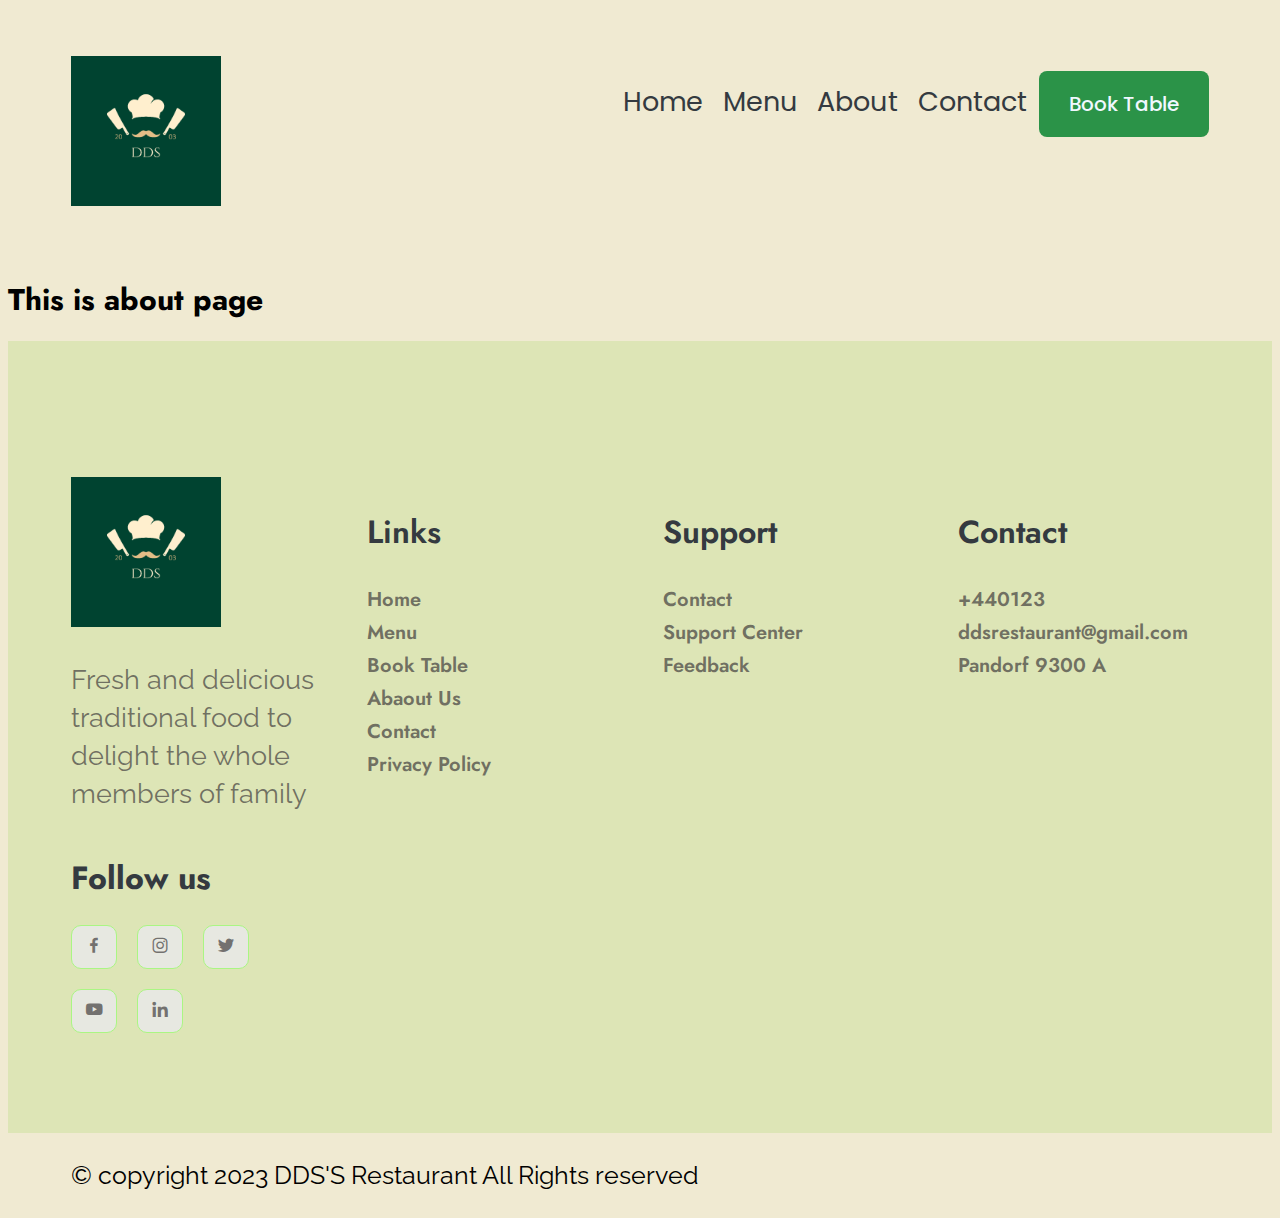
==== pages/about.html @ e57f1179 "footer and pages folder rsp , remain footer links" ====
<!DOCTYPE html>
<html lang="en">

<head>

    <meta charset="UTF-8">
    <meta name="viewport" content="width=device-width, initial-scale=1.0">
    <title>DDS's Restaurant</title>
    <link rel="stylesheet" href="../assets/style/generalStyle.css">
    <link rel="stylesheet" href="../assets/style/components.css">
    <link href='https://unpkg.com/boxicons@2.1.4/css/boxicons.min.css' rel='stylesheet'>

</head>

<body>
    <!--Sectiune navigatie-->
    <div class="nav">

        <div class="container"> 

            <div class="nav_wrapper">
                <a href="../index.html" alt ="DDS's Restaurant">
                    <img style="width: 150px;" src="../assets/img/logo-restaurant.png" alt="DDS's Restaurant">
                </a>
        
                <nav>
                                  
                    <ul  class="nav_list">
                    
                        <div class="nav_list_wrapper">

                            <li>
                                <a href="../index.html" class="nav_link">Home</a>
                            </li>

                            <li>
                                <a href="./menu.html" class="nav_link">Menu</a>
                            </li>

                            <li>
                                <a href="./about.html" class="nav_link">About</a>
                            </li>

                            <li>
                                <a href="./contact.html" class="nav_link">Contact</a>
                            </li>

                            <li>
                                <a href="./booking.html" class="button primary-button">Book Table</a>
                            </li>

                        </div>
                    

                    </ul>
                    
                  
                    
                    <div class="nav_icon">   
                        
                      
                    </div>
                </nav>    
            </div>
        </div>          
    </div>

    <!--Sfarsit navigatie-->

    
    <h1>This is about  page</h1>

    <!--foterul paginii-->

    <footer>
        <div class="container">
            <div class="footer_wrapper">
                <div class="footer_column1">
                    <div class="footer_logo">
                        <img  src="../assets/img/logo-restaurant.png" alt="footer_logo">
                    </div>
                    <p class="footer_description">
                        Fresh and delicious traditional food to delight the whole members of family
                    </p>
                    <div class="footer_socials">
                        <h4 class="footer_socials_title">Follow us</h4>
                        <div>
                            <li>
                                <a href="#"><i class='bx bxl-facebook' ></i></a>
                            

                            </li>
                            <li>
                            
                                <a href="#"><i class='bx bxl-instagram' ></i></a>

                            </li>
                            <li>
                    
                                 <a href="#"><i class='bx bxl-twitter' ></i></a>

                            </li>
                            <li>
                            
                                 <a href="#"><i class='bx bxl-youtube' ></i></a>

                            </li>
                            <li>
                            
                                <a href="#"><i class='bx bxl-linkedin' ></i></a>

                            </li>
                        
                           
                            </div>

                    </div>
                </div>
                <div class="footer_column2">

                    <h3 class="footer_text_title"> 
                        Links
                    </h3>

                    <div class="footer_text">

                        <li>
                            <a href="./index.html">Home</a>
                        </li>
                        <li>
                            <a href="./menu.html">Menu</a>
                        </li>
                        <li>
                            <a href="./booking.html">Book Table</a>
                        </li>
                        <li>
                            <a href="./about.html">Abaout Us</a>
                        </li>
                        <li>
                            <a href="./contact.html">Contact</a>
                        </li>
                        <li>
                            <a href="#">Privacy Policy</a>
                        </li>
                    </div>
                </div>
                <div class="footer_column3">

                    <h3 class="footer_text_title"> 
                        Support
                    </h3>

                    <div  class="footer_text">
                        <li>
                            <a href="./contact.html">Contact</a>
                        </li>
                        <li>
                            <a href="#">Support Center</a>
                        </li>
                       
                        <li>
                            <a href="#">Feedback</a>
                        </li>
                       
                    </div>
                </div>
                <div class="footer_column4">

                    <h3 class="footer_text_title"> 
                        Contact
                    </h3>

                    <div class="footer_text">

                        <li>
                            <a href="tel:+440123">+440123</a>
                        </li>
                        <li>
                            <a href="mailto:ddsrestaurant@gamil.com">ddsrestaurant@gmail.com</a>
                        </li>
                       
                        <li>
                            <a href="#">Pandorf 9300 A </a>
                        </li>
                       
                    </div>
                </div>



            </div>

            
            </div>
        </div>
    </footer>

    <div id="copiright">
        <div class="container">
            <p class="copyright_text">

                &copy copyright 2023 DDS'S Restaurant 
                All Rights reserved 

            </p>
        </div>

    </div>
    <!--sfarsit footer-->

 
</body>
</html>
---- assets/style/generalStyle.css ----
@import url('https://fonts.googleapis.com/css2?family=Jost:wght@100;200;300;400;500&family=Poppins:wght@500;600&family=Raleway:wght@400;500;600&display=swap');
  @import url('https://fonts.googleapis.com/css2?family=Jost:wght@100;200;300;400;500&display=swap');


html{

    font-size:15px;
   
}

:root{

    --black-1:#343a40;
    --black-2:#3f3c3cb1;
    --black-3:#495057;
    --white-1:#e8e8e8dd; 
    --green-1:#2b9348;
    --green-2: #aaf683;
    --lightGreen-1: #dde5b6;
    --lightGreen-2:#f0ead2;

}
body{

    background-color: var(--lightGreen-2);
    overflow-x: hidden;

}
section{

  padding: 100px 0;

}
@media only screen and (max-with:768px){

    section{

        padding: 50px 0;

    }
}
.container{

    max-width: 1300px;
    width: 90%;
    margin:16px auto;

}
img{

    width:100%;
    height:auto;
    object-fit: cover;

}
h1,h2,h3,h4{

    font-family:'Jost', Times, serif ;

}
P{

    font-family:'Raleway',sans-serif ;
    font-weight:400;
    line-height: 1.4em;
    font-size:1.9rem;

}
 a{

    display: inline-block;
    text-decoration:none;
    
    
}
li{

    list-style: none;

}
---- assets/style/components.css ----
.nav{

    padding:30px 0;

}
.nav_wrapper{

    display: flex;
    justify-content: space-between;
    
}


.nav_list li {

    display: inline-block;
    justify-content: space-between;

}

.nav {

	padding: 32px 0;

}


.nav_list .nav_link{

    font-size: 1.8rem;
    font-family: 'Poppins';
    padding: 8px;
    color: var(--black-1);

}
.nav_list li .nav_link:hover{

    color: var(--green-1);

}


@media only screen and (max-width:750px){
    
    .nav{

        position: relative;
    }

    .nav_list{

        z-index: 1000;
        position:absolute;
        top:0;
        
        right: 12px;
        width:80%;
        height: 100vh;
        background: var(--lightGreen-1);
        display: flex;
        align-items: center;
        justify-content: flex-end;
        padding-right: 32px;
    
        overflow: hidden;
        transition: 1s ease-in transform;
        
        
        
    }

    .nav_list li{

        display: block;
        line-height: 50px;
        text-align: right;
    
    }

    .nav_list a{

        font-size: 25px;

    }

}
/* button stilizare css*/
.button{

    color:var(--green-1);
    font-family: 'Poppins';
    font-weight: 500;

    font-size: 20px;
    padding: 18px 30px;
    border-radius: 8px;

}
.primary-button{

    color:aliceblue;
    background: var(--green-1);

}




/* Footer Stilizare */

footer{

    background: var(--lightGreen-1);    
    padding-top: 5rem;

}

.footer_wrapper{

    display: flex;
    flex-direction: column;
    gap:3rem;

}

.footer_logo {
 
    width:150px;
    margin-bottom:2rem;
    

}

.footer_logo :hover {

   transform: scale(1.1);
   border: 3px solid black;
}

.footer_description{

    font-size:20px;
    color:var(--black-2);
    margin-bottom: 32px;
}

.footer_socials_title{

    font-size: 20px;
    color: var(--black-1);
    margin-bottom: 16px;

}

.footer_socials li{

    display: inline-block;
    margin-right: 16px;
    font-size: 20px;

}

.footer_socials a {
   
    
    padding: 9px 12px;
    background-color: var(--white-1) ;
    border: 1px solid var(--green-2);
    border-radius: 10px;
    margin-bottom: 20px;

}
.footer_socials a:hover {
    
    background-color: lightblue ;
   
}
.footer_socials i{

    width: 20px;
    color: var(--black-2);

}
.footer_socials i:hover{

    width: 20px;
    color: var(--black-2);
    transform: scale(1.5);

}

.footer_text_title{

    font-size: 30px;
    margin-bottom: 16px;
    color: var(--black-1);
    font-weight: 600;

}

.footer_text a{

    font-size : 20px;
    color:var(--black-2) ;
    margin-bottom: 8px;
    font-weight: 600;
    font-family: Jost;
    line-height: 25px;

}

.footer_text a:hover{

    font-size : 20px;
    color:lightcoral ;
    margin-bottom: 8px;
    font-weight: 600;
    font-family: Jost;
    line-height: 25px;
    

}

/* footer responsive */

@media only screen and (min-width:760px){

    footer{

      
        padding-top: 120px;
        padding-bottom:64px ;
    
    }
    
    .footer_wrapper{
    
        display: flex;
        flex-direction: row;
        gap:3rem;
    
    }

    .footer_column1{

        flex: 5 ;
    }

    .footer_column1,
    .footer_column2,
    .footer_column3,
    .footer_column4 {

        flex: 3;
    }

    .footer_description{

        max-width: 300px;
        font-size: 1.8rem;
        margin-bottom: 35px;

    }

    .footer_socials_title {

        font-size: 32px;
        margin-bottom: 24px;

    }

    .footer_text_title {

        font-size:32px;
        margin-bottom: 32px;
    }

    .footer__text a{

     font-size:32px;
        margin-bottom:16px ;

    }
  } 
    #copyright {
    
        padding: 16px 0;
    }

    .copyright_text {

        font-size: 20px;
        text-align: center;
    }

    @media only screen and (min-width:760px){
        
        .copyright_text {

            font-size: 25px;
            text-align: left;
        }
    }
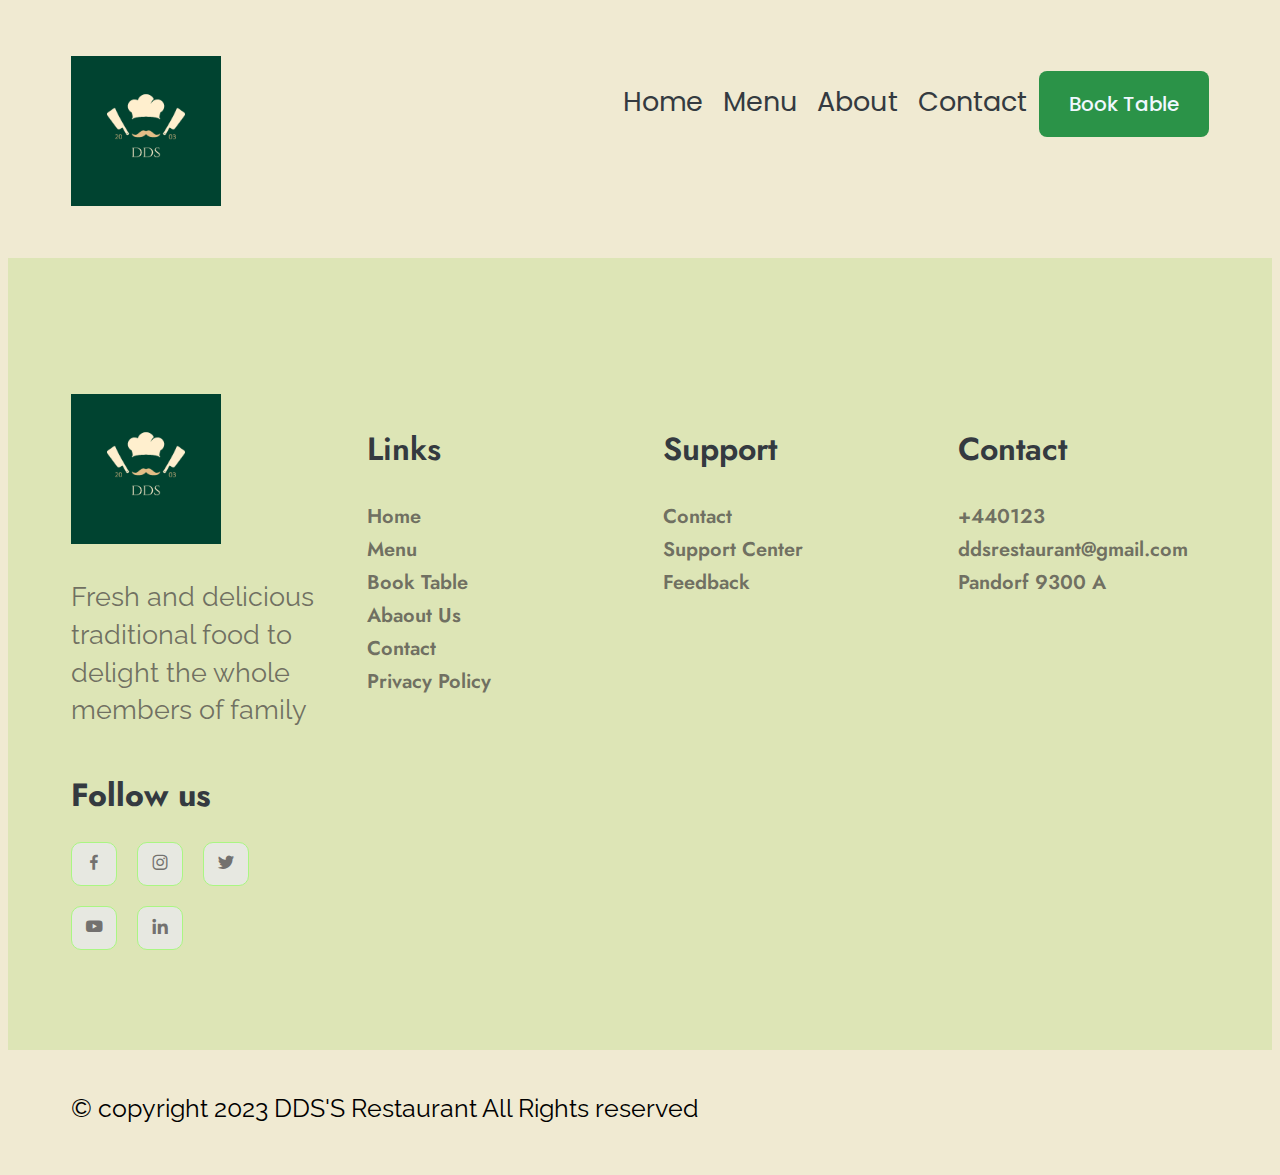
==== commit e8062414: "hero section , links path" ====
--- a/pages/about.html
+++ b/pages/about.html
@@ -66,9 +66,10 @@
     </div>
 
     <!--Sfarsit navigatie-->
-
+  
+   
     
-    <h1>This is about  page</h1>
+ 
 
     <!--foterul paginii-->
 
@@ -125,7 +126,7 @@
                     <div class="footer_text">
 
                         <li>
-                            <a href="./index.html">Home</a>
+                            <a href="../index.html">Home</a>
                         </li>
                         <li>
                             <a href="./menu.html">Menu</a>
@@ -195,7 +196,7 @@
         </div>
     </footer>
 
-    <div id="copiright">
+    <div id="copyright">
         <div class="container">
             <p class="copyright_text">
 
--- a/assets/style/components.css
+++ b/assets/style/components.css
@@ -54,8 +54,8 @@
         top:0;
         
         right: 12px;
-        width:80%;
-        height: 100vh;
+        width:200px;
+        height: 50vh;
         background: var(--lightGreen-1);
         display: flex;
         align-items: center;
@@ -223,7 +223,7 @@
 
 /* footer responsive */
 
-@media only screen and (min-width:760px){
+@media only screen and (min-width:770px){
 
     footer{
 
@@ -293,7 +293,7 @@
         text-align: center;
     }
 
-    @media only screen and (min-width:760px){
+    @media only screen and (min-width:770px){
         
         .copyright_text {
 
@@ -302,3 +302,78 @@
         }
     }
 
+
+    /* sectiunea info contact style*/
+
+    .storeInfo_wrapper {
+
+        display: flex;
+        /*strectch - ofera elementelor aceeeasi inaltime */
+        align-items:stretch;
+        justify-content: center;
+        flex-wrap: wrap;
+        gap:1rem;
+        
+    }
+
+    .storeInfo_item {
+        
+        background-color: var(--lightGreen-1);
+        padding: 20px 30px;
+        text-align: center;
+        border-radius: 12px;
+        width:150px;
+        
+    }
+
+    .storeInfo_icon{
+
+        margin: 0 auto;
+        width: 150px;
+        margin-bottom: 20px;
+    }
+
+    .storeInfo_title{
+        
+        font-family: Poppins;
+        font-size: 22px;
+        font-weight: 600;
+        margin-bottom: 8px;
+        color:var (--black-1);
+
+    }
+
+    .storeInfo_text{
+        
+        font-size: 22px;
+        font-family: Raleway;
+        font-weight: 400;
+        color:var (--black-2);
+
+    }
+
+    @media only screen and (min-width: 770px) {
+        .storeInfo_wrapper {
+
+            gap: 32px;
+        }
+        .storeInfo_item {
+             
+            min-width: 200px;
+            padding: 35px 0;
+           
+        }
+        .storeInfo_icon {
+            
+            min-width: 47px;
+            margin-bottom: 20px;
+        }
+        .storeInfo_title {
+            font-size:1rem;
+            margin-bottom: 1rem;
+        }
+        .storeInfo__text {
+            font-size: 1.6rem;
+        }
+    }
+    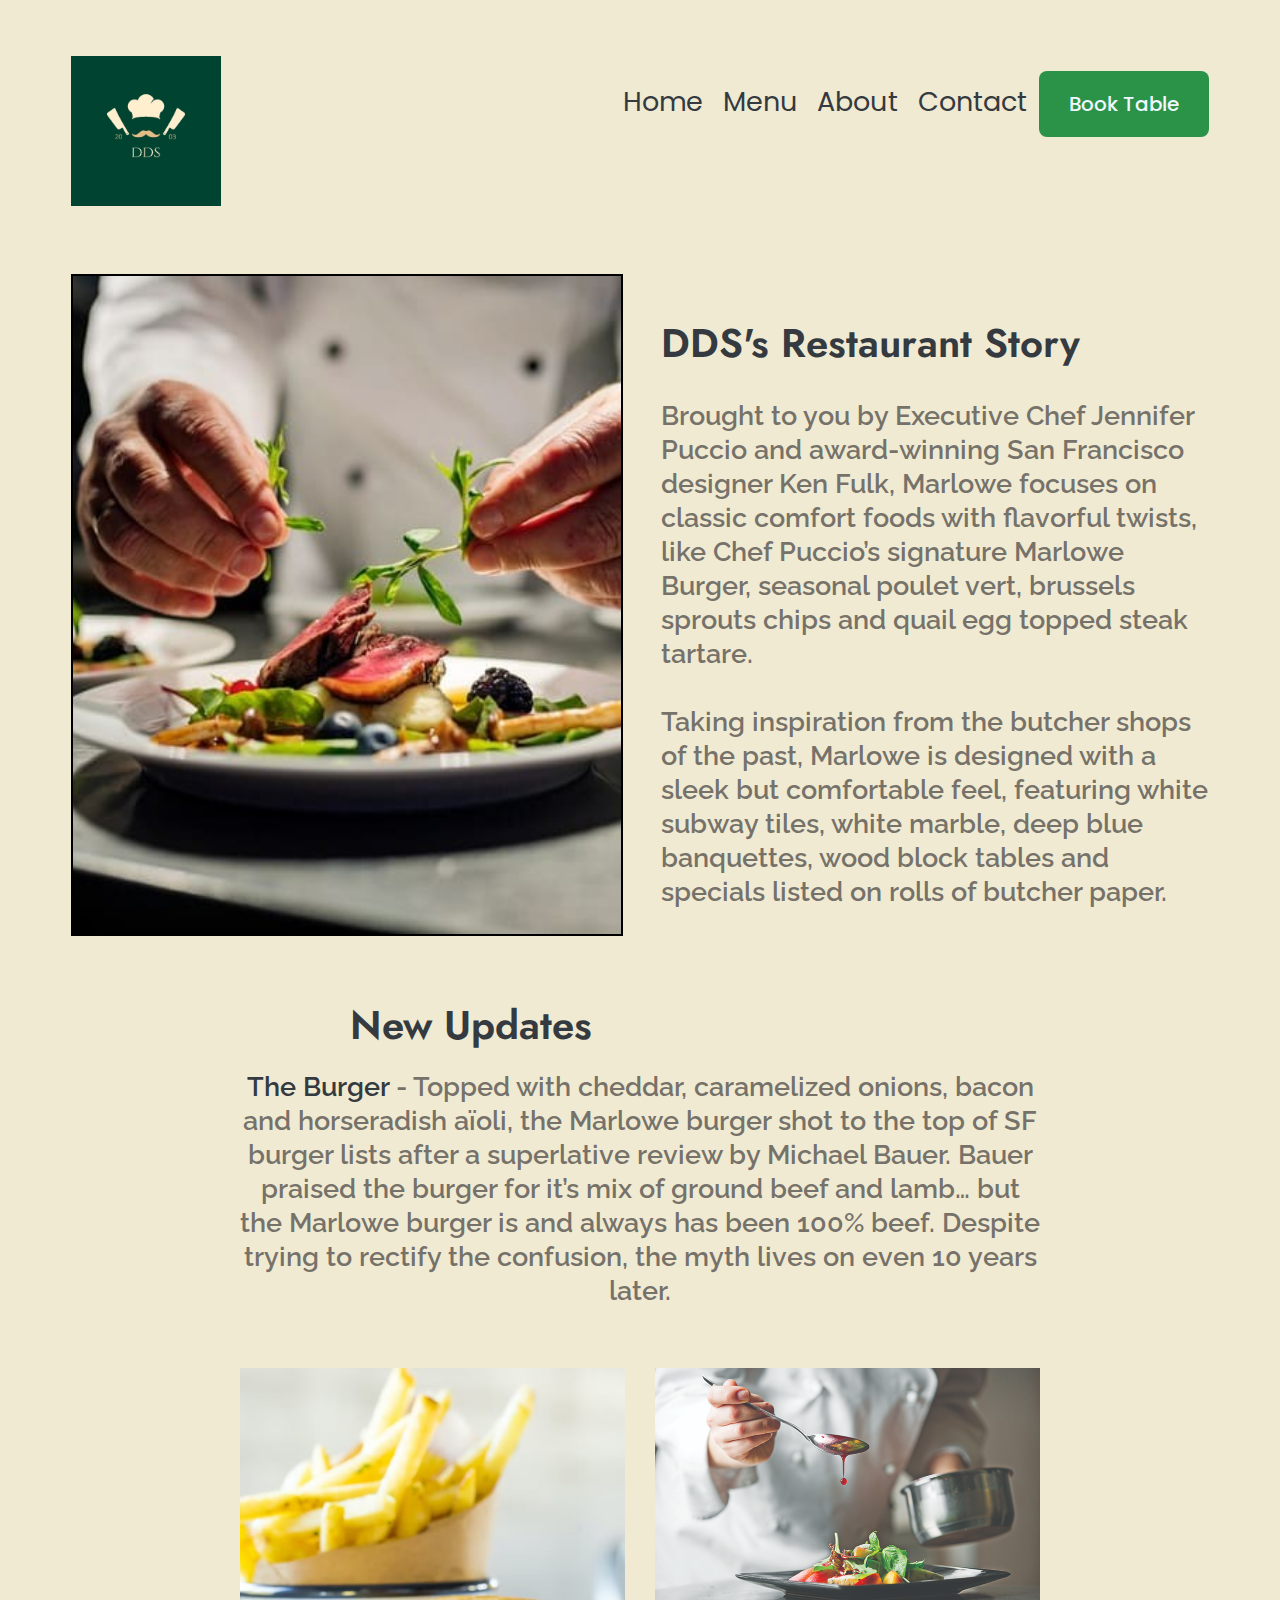
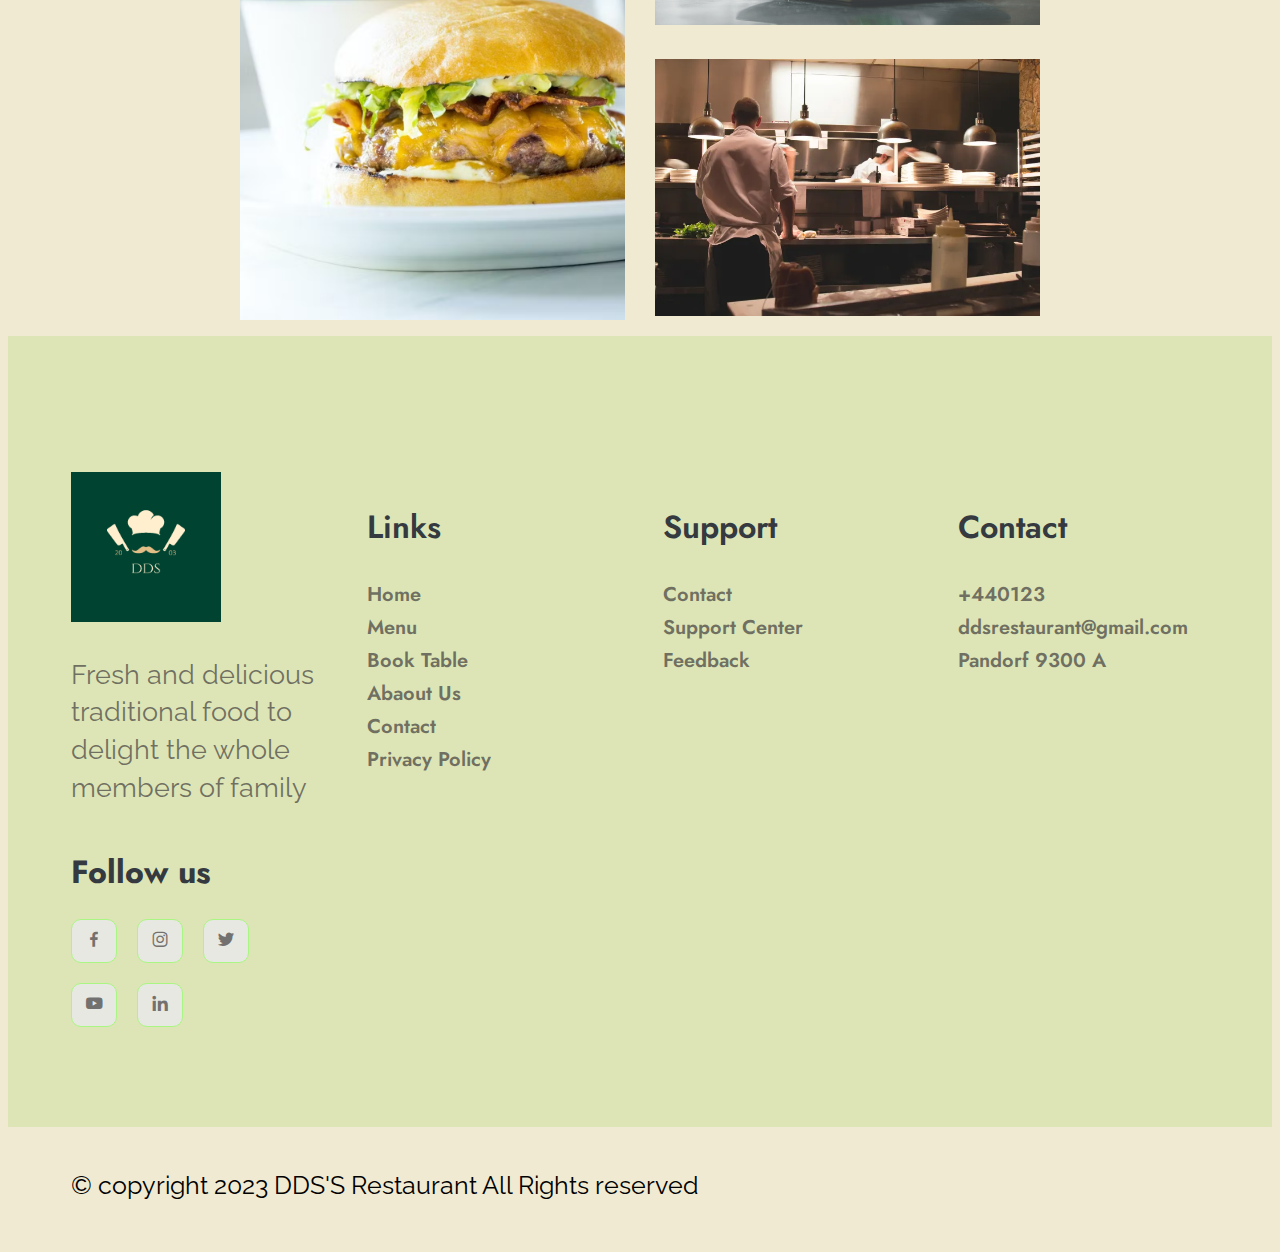
==== commit b9400a03: "About page : story , updates" ====
--- a/pages/about.html
+++ b/pages/about.html
@@ -1,3 +1,4 @@
+
 <!DOCTYPE html>
 <html lang="en">
 
@@ -8,6 +9,7 @@
     <title>DDS's Restaurant</title>
     <link rel="stylesheet" href="../assets/style/generalStyle.css">
     <link rel="stylesheet" href="../assets/style/components.css">
+    <link rel="stylesheet" href="../assets/style/about.css">
     <link href='https://unpkg.com/boxicons@2.1.4/css/boxicons.min.css' rel='stylesheet'>
 
 </head>
@@ -66,10 +68,68 @@
     </div>
 
     <!--Sfarsit navigatie-->
-  
-   
+
+    <!--Our Story Section-->
+   <div id="restaurantStory">
+        <div class="container">
+            <div class="restaurantStory_wrapper">
+                <div class="restaurantStory_img">
+                    <img src="../assets/img/ourStory-fine-dining.jpg">
+                </div>
+                <div class="restaurantStory_info">
+                    <h3 class="restaurantStory_title">
+                        DDS's Restaurant Story
+                    </h3>
+                    <p class="restaurantStory_text">
+                        Brought to you by Executive Chef Jennifer Puccio and award-winning San Francisco designer
+                         Ken Fulk, Marlowe focuses on classic comfort foods with flavorful twists, like Chef Puccio’s
+                          signature Marlowe Burger, seasonal poulet vert, brussels sprouts chips and quail egg topped 
+                          steak tartare. <br><br>
+                        Taking inspiration from the butcher shops of the past, Marlowe is designed with a sleek but
+                         comfortable feel, featuring white subway tiles, white marble, deep blue banquettes, wood
+                          block tables and specials listed on rolls of butcher paper.
+                       
+                    </p>
+
+                </div>
+            </div>
+        </div>
+    </div>
+    <!--Sfarsit  Story Section-->
+
+    <!--Restaurant Story Section-->
+   <div id="restaurantUpdates">
+        <div class="container">     
+            <div class="restaurantUpdates_info">             
+                <h3 class="restaurantUpdates_title">
+                    New Updates 
+                </h3>
+           
+                <p class="restaurantUpdates_text">
+                    <span>The Burger</span> - Topped with cheddar, caramelized onions, bacon and horseradish aïoli,
+                     the Marlowe burger shot to the top of SF burger lists after a 
+                     superlative review by Michael Bauer. Bauer praised the burger for
+                      it’s mix of ground beef and lamb… but the Marlowe burger is and
+                       always has been 100% beef. Despite trying to rectify the 
+                       confusion, the myth lives on even 10 years later.
+                </p>
+            </div> 
+            <div class="restaurantUpdates_img_wrapper">
+                <div class="restaurantUpdates_image1">
+                    <img src="../assets/img/updates-restaurant-black-teller.avif" alt="img updates"> 
+                </div>
+                <div class="restaurantUpdates_image2">
+                    <img src="../assets/img/updates-restaurant-burger.avif" alt="img updates"> 
+                </div>
+                <div class="restaurantUpdates_image3">
+                    <img src="../assets/img/updates-restaurant-cooking.jpeg" alt="img updates"> 
+                </div>
+            </div>     
+        </div>
+    </div>
+<!--Sfarsit Restaurant Story Section-->
     
- 
+
 
     <!--foterul paginii-->
 
--- a/assets/style/generalStyle.css
+++ b/assets/style/generalStyle.css
@@ -58,7 +58,7 @@
     font-family:'Jost', Times, serif ;
 
 }
-P{
+p{
 
     font-family:'Raleway',sans-serif ;
     font-weight:400;
--- a/assets/style/components.css
+++ b/assets/style/components.css
@@ -131,11 +131,6 @@
 
 }
 
-.footer_logo :hover {
-
-   transform: scale(1.1);
-   border: 3px solid black;
-}
 
 .footer_description{
 
@@ -324,6 +319,7 @@
         border-radius: 12px;
         width:150px;
         
+        
     }
 
     .storeInfo_icon{
--- a/assets/style/about.css
+++ b/assets/style/about.css
@@ -0,0 +1,114 @@
+/* about - ourSTORY style*/
+.restaurantStory_wrapper{
+
+    display:flex;
+    flex-direction: column;
+    gap:32px;
+    margin-bottom: 60px;
+}
+.restaurantStory_info{
+    padding: 0;
+}
+
+.restaurantStory_title,
+.restaurantUpdates_title
+ {
+  
+    font-size: 30px;
+    font-weight: 600;
+    margin-bottom: 16px;
+    color:var(--black-1);
+}
+.restaurantStory_text,
+.restaurantUpdates_text
+{
+    font-size: 25px;
+    font-weight:600;
+    line-height:34px;
+    color: var(--black-2);
+}
+@media only screen and (min-width:770px){
+
+    .restaurantStory_wrapper{
+        flex-direction: row;
+        gap:2.5rem;  
+    }
+    .restaurantStory_img img{
+       
+        width: 100%;
+        
+    }
+  
+    .restaurantStory_img{
+        display: flex;
+        border: 2px solid;
+        flex: 1;
+        
+    }
+    .restaurantStory_info
+    {
+        flex:1;
+    }
+    .restaurantStory_title,
+    .restaurantUpdates_title{
+        font-size: 40px;
+        max-width: 800px;
+    }
+    .restaurantStory_text,
+    .restaurantUpdates_text{
+        font-size: 1.8rem;
+        max-width: 800px;
+        
+    }
+}
+
+/* Updates STORY style*/
+
+.restaurantUpdates_info{
+    text-align: left;
+    margin-bottom: 60px;
+
+}
+
+.restaurantUpdates_img_wrapper img {
+    object-fit: cover;
+}
+
+
+.restaurantUpdates_text span
+{
+   
+    color: var(--black-1);
+}
+
+.restaurantUpdates_img_wrapper{
+
+    max-width:800px ;
+    margin: 0 auto;
+    display: grid;
+    grid-template-columns: 1fr 1fr;
+    grid-template-rows: 1fr 1fr;
+    gap: 1rem;
+
+}
+.restaurantUpdates_image2   {
+
+   display: flex;    
+	grid-row: 1/3;
+}
+@media only screen and (min-width:770px){
+
+    .restaurantUpdates_info{
+     text-align: center;
+    }
+    .restaurantUpdates_img_wrapper{
+        gap: 2rem;
+    }
+  
+    .restaurantUpdates_text{
+        margin: 0 auto;
+    }
+   
+
+}
+ 